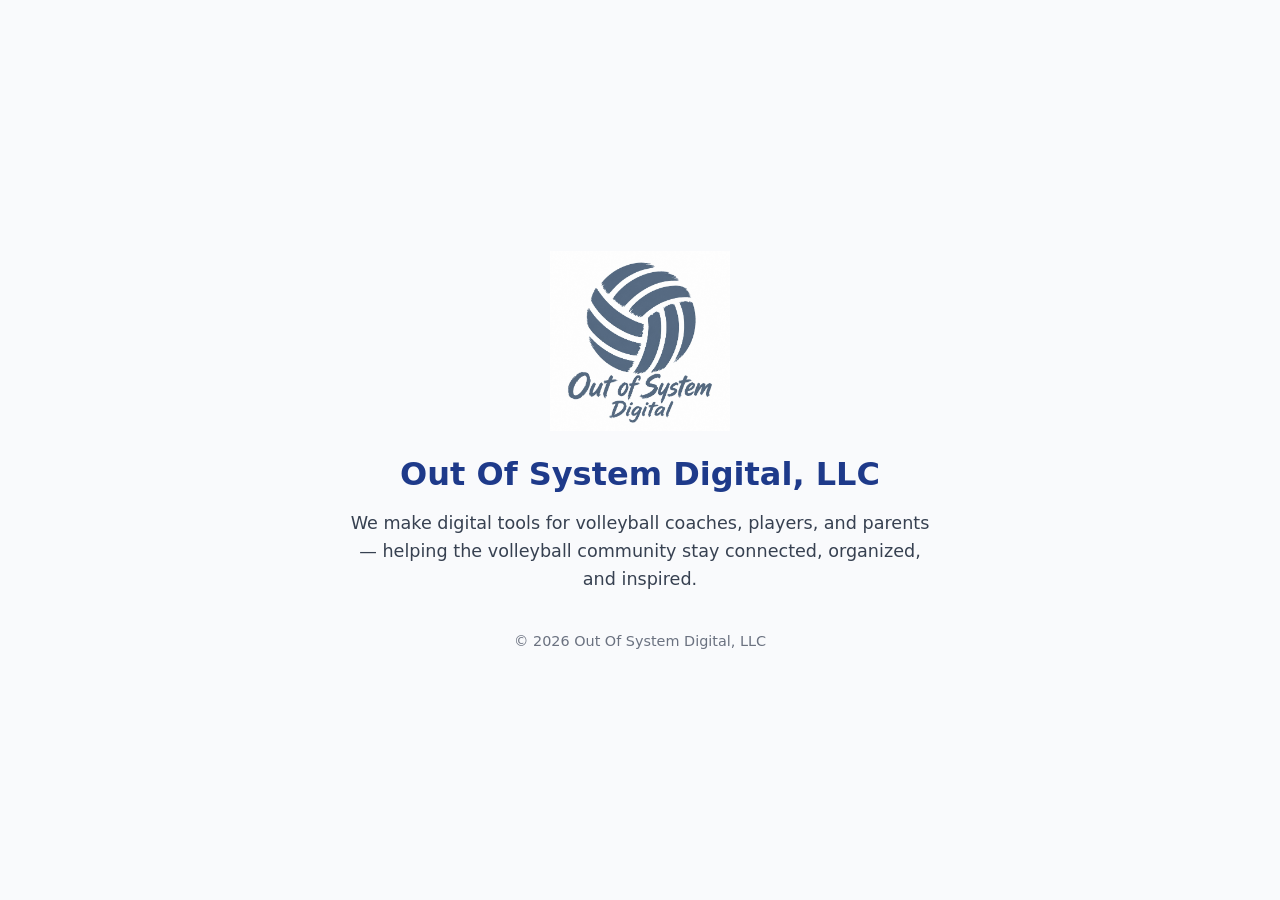
==== index.html @ a1524833 "Rename Index.html to index.html" ====
<!DOCTYPE html>
<html lang="en">
<head>
  <meta charset="UTF-8">
  <title>Out Of System Digital, LLC</title>
  <meta name="viewport" content="width=device-width, initial-scale=1.0">
  <meta name="description" content="Out Of System Digital, LLC creates digital tools for volleyball coaches, players, and parents.">
  <style>
    body {
      margin: 0;
      font-family: system-ui, -apple-system, BlinkMacSystemFont, "Segoe UI", sans-serif;
      background-color: #f9fafc;
      color: #1f2937;
      display: flex;
      flex-direction: column;
      align-items: center;
      justify-content: center;
      min-height: 100vh;
      text-align: center;
    }
    img {
      width: 180px;
      height: auto;
      margin-bottom: 1rem;
    }
    h1 {
      font-size: 2rem;
      margin: 0.5rem 0;
      color: #1e3a8a;
    }
    p {
      max-width: 600px;
      font-size: 1.1rem;
      line-height: 1.6;
      margin: 0.5rem auto;
      color: #374151;
    }
    footer {
      margin-top: 2rem;
      font-size: 0.9rem;
      color: #6b7280;
    }
  </style>
</head>
<body>
  <img src="logo.jpeg" alt="Out Of System Digital logo">
  <h1>Out Of System Digital, LLC</h1>
  <p>We make digital tools for volleyball coaches, players, and parents — helping the volleyball community stay connected, organized, and inspired.</p>
  <footer>&copy; 2026 Out Of System Digital, LLC</footer>
</body>
</html>
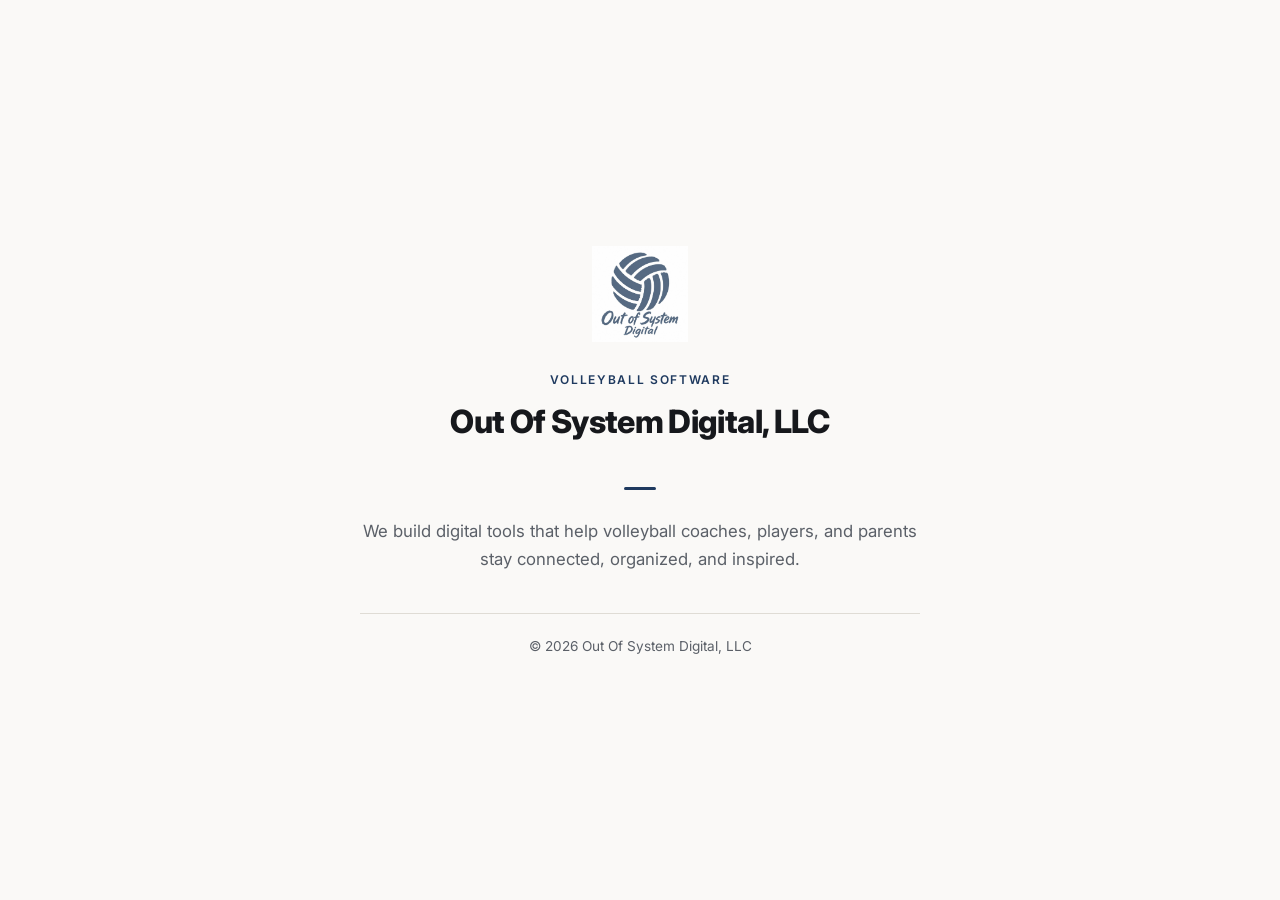
==== commit 064f1d64: "Update index.html" ====
--- a/index.html
+++ b/index.html
@@ -5,47 +5,117 @@
   <title>Out Of System Digital, LLC</title>
   <meta name="viewport" content="width=device-width, initial-scale=1.0">
   <meta name="description" content="Out Of System Digital, LLC creates digital tools for volleyball coaches, players, and parents.">
+  <link rel="preconnect" href="https://fonts.googleapis.com">
+  <link rel="preconnect" href="https://fonts.gstatic.com" crossorigin>
+  <link href="https://fonts.googleapis.com/css2?family=Inter:wght@400;500;600;700;800&display=swap" rel="stylesheet">
   <style>
+    :root {
+      --bg: #faf9f7;
+      --ink: #16181c;
+      --muted: #5b6068;
+      --line: #dfdcd5;
+      --accent: #1f3a5f;
+    }
+
+    * {
+      box-sizing: border-box;
+    }
+
     body {
       margin: 0;
-      font-family: system-ui, -apple-system, BlinkMacSystemFont, "Segoe UI", sans-serif;
-      background-color: #f9fafc;
-      color: #1f2937;
+      font-family: "Inter", system-ui, -apple-system, sans-serif;
+      background-color: var(--bg);
+      color: var(--ink);
       display: flex;
       flex-direction: column;
       align-items: center;
       justify-content: center;
       min-height: 100vh;
       text-align: center;
+      padding: 2rem 1.5rem;
     }
+
+    main {
+      max-width: 560px;
+      display: flex;
+      flex-direction: column;
+      align-items: center;
+    }
+
     img {
-      width: 180px;
+      width: 96px;
       height: auto;
-      margin-bottom: 1rem;
+      margin-bottom: 1.75rem;
     }
+
+    .eyebrow {
+      font-size: 0.75rem;
+      font-weight: 600;
+      letter-spacing: 0.14em;
+      text-transform: uppercase;
+      color: var(--accent);
+      margin: 0 0 0.85rem;
+    }
+
     h1 {
       font-size: 2rem;
-      margin: 0.5rem 0;
-      color: #1e3a8a;
+      font-weight: 800;
+      letter-spacing: -0.02em;
+      line-height: 1.2;
+      margin: 0 0 1.1rem;
+      color: var(--ink);
     }
+
     p {
-      max-width: 600px;
-      font-size: 1.1rem;
-      line-height: 1.6;
-      margin: 0.5rem auto;
-      color: #374151;
+      font-size: 1.05rem;
+      line-height: 1.65;
+      margin: 0;
+      color: var(--muted);
+      font-weight: 400;
     }
+
+    .rule {
+      width: 32px;
+      height: 3px;
+      background: var(--accent);
+      border: none;
+      margin: 1.75rem 0;
+      border-radius: 2px;
+    }
+
     footer {
-      margin-top: 2rem;
-      font-size: 0.9rem;
-      color: #6b7280;
+      margin-top: 2.5rem;
+      padding-top: 1.5rem;
+      border-top: 1px solid var(--line);
+      width: 100%;
+      font-size: 0.85rem;
+      color: var(--muted);
+    }
+
+    a:focus-visible,
+    button:focus-visible {
+      outline: 2px solid var(--accent);
+      outline-offset: 3px;
+    }
+
+    @media (max-width: 480px) {
+      h1 {
+        font-size: 1.6rem;
+      }
+      p {
+        font-size: 1rem;
+      }
     }
   </style>
 </head>
 <body>
-  <img src="logo.jpeg" alt="Out Of System Digital logo">
-  <h1>Out Of System Digital, LLC</h1>
-  <p>We make digital tools for volleyball coaches, players, and parents — helping the volleyball community stay connected, organized, and inspired.</p>
-  <footer>&copy; 2026 Out Of System Digital, LLC</footer>
+  <main>
+    <img src="logo.jpeg" alt="Out Of System Digital logo">
+    <p class="eyebrow">Volleyball software</p>
+    <h1>Out Of System Digital, LLC</h1>
+    <hr class="rule">
+    <p>We build digital tools that help volleyball coaches, players, and parents stay connected, organized, and inspired.</p>
+    <footer>&copy; 2026 Out Of System Digital, LLC</footer>
+  </main>
 </body>
 </html>
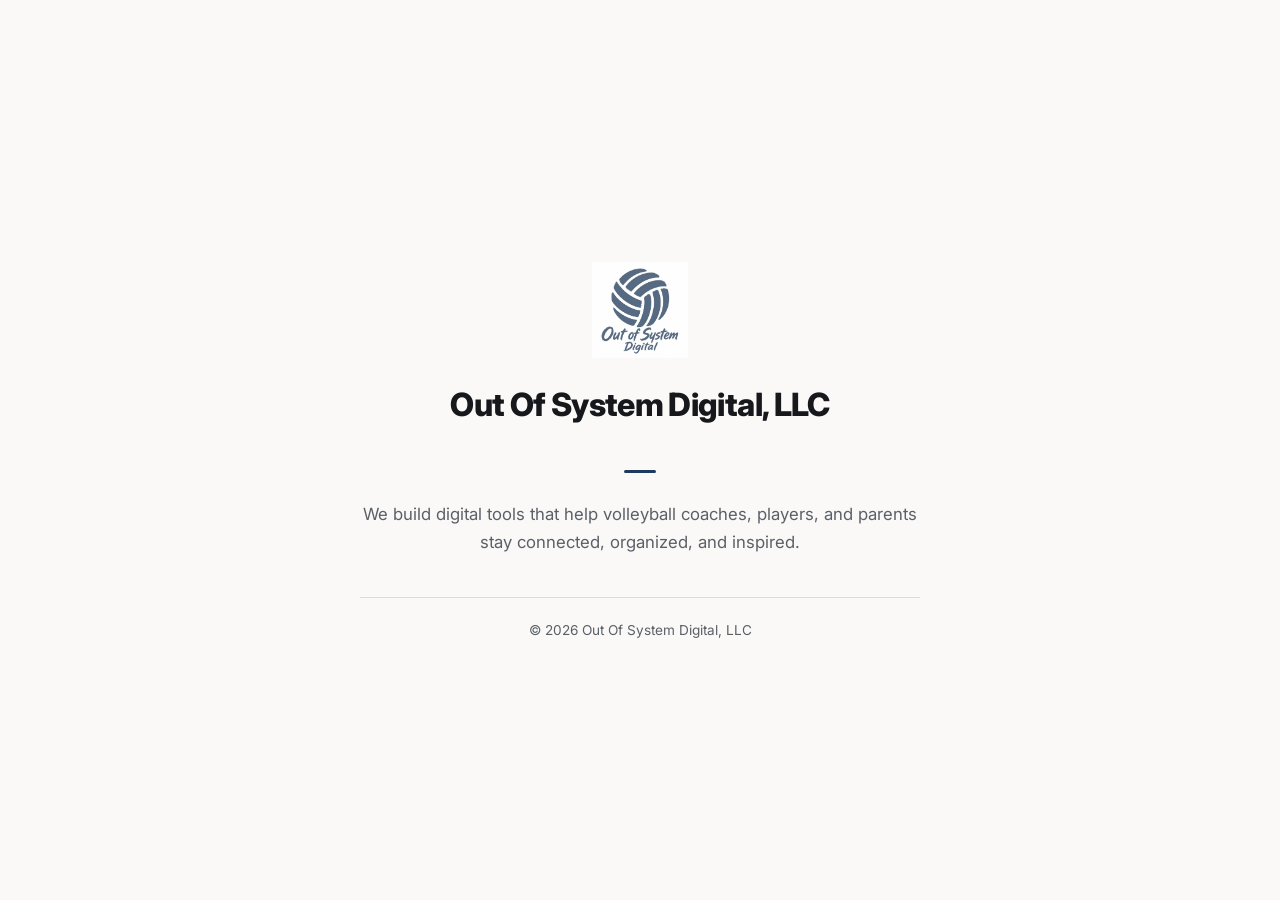
==== commit bf46c422: "Update index.html" ====
--- a/index.html
+++ b/index.html
@@ -46,15 +46,6 @@
       width: 96px;
       height: auto;
       margin-bottom: 1.75rem;
-    }
-
-    .eyebrow {
-      font-size: 0.75rem;
-      font-weight: 600;
-      letter-spacing: 0.14em;
-      text-transform: uppercase;
-      color: var(--accent);
-      margin: 0 0 0.85rem;
     }
 
     h1 {
@@ -111,7 +102,6 @@
 <body>
   <main>
     <img src="logo.jpeg" alt="Out Of System Digital logo">
-    <p class="eyebrow">Volleyball software</p>
     <h1>Out Of System Digital, LLC</h1>
     <hr class="rule">
     <p>We build digital tools that help volleyball coaches, players, and parents stay connected, organized, and inspired.</p>
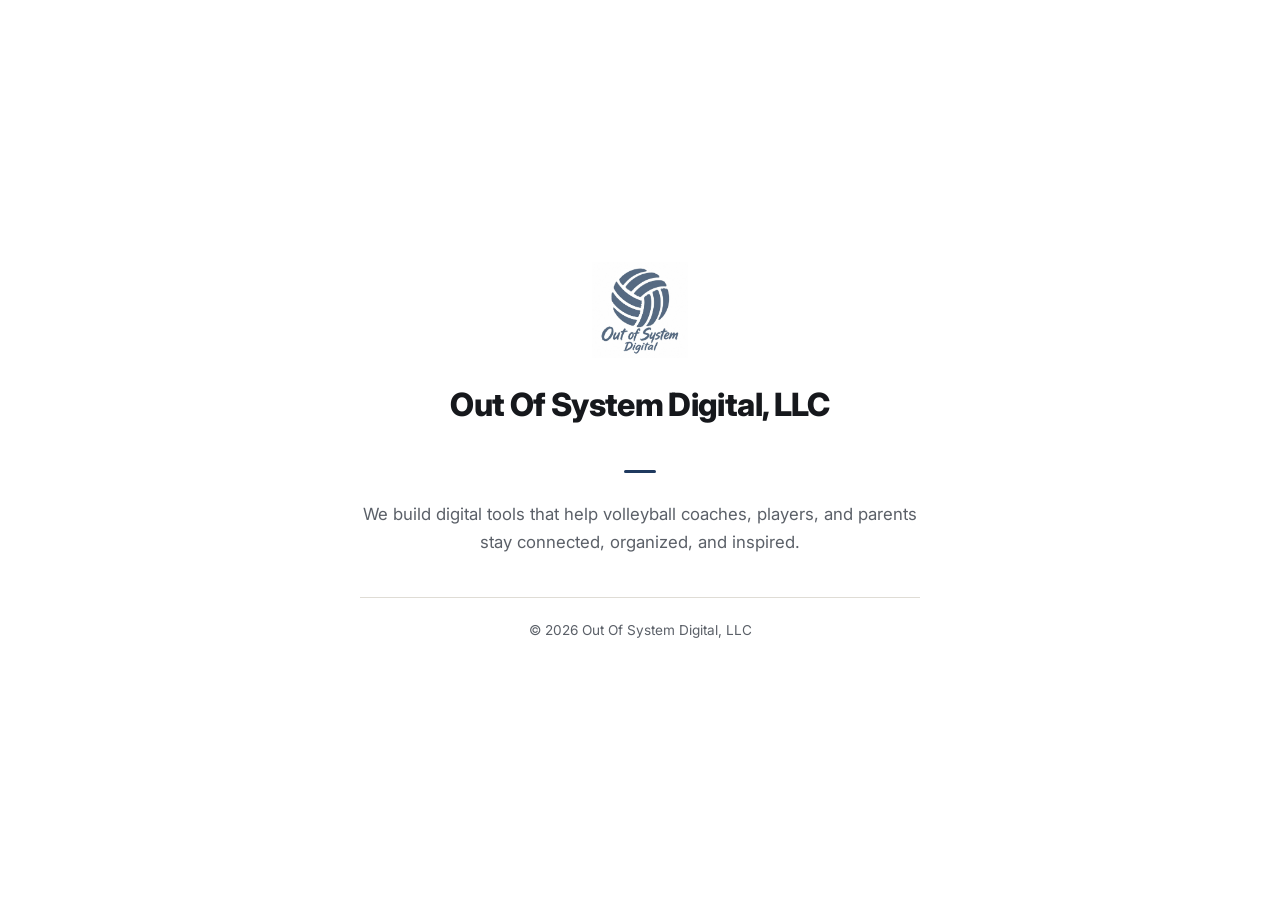
==== commit 8ec04f88: "Update index.html to have completely white background" ====
--- a/index.html
+++ b/index.html
@@ -10,7 +10,7 @@
   <link href="https://fonts.googleapis.com/css2?family=Inter:wght@400;500;600;700;800&display=swap" rel="stylesheet">
   <style>
     :root {
-      --bg: #faf9f7;
+      --bg: #ffffff;
       --ink: #16181c;
       --muted: #5b6068;
       --line: #dfdcd5;
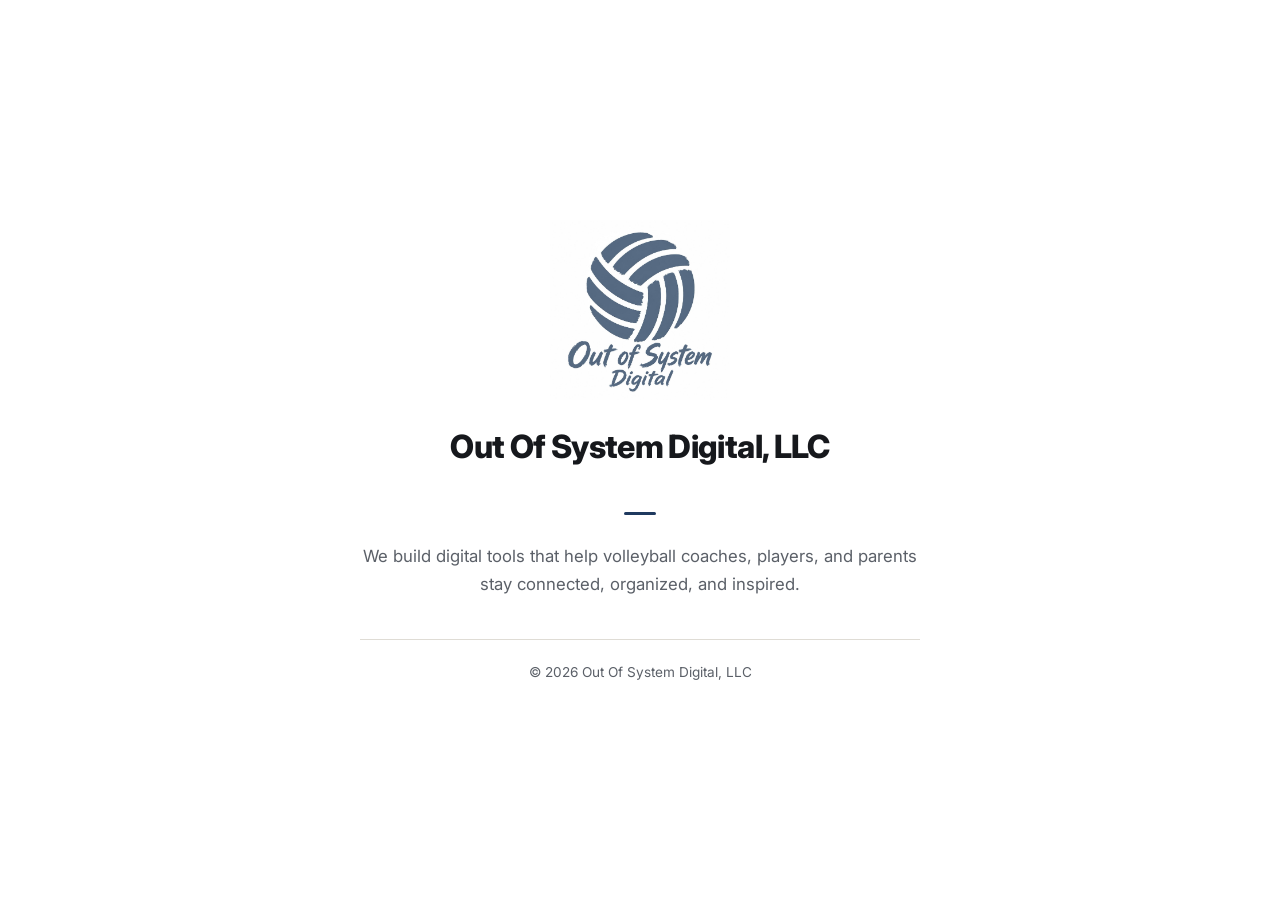
==== commit d24252ec: "Update index.html" ====
--- a/index.html
+++ b/index.html
@@ -43,7 +43,7 @@
     }
 
     img {
-      width: 96px;
+      width: 180px;
       height: auto;
       margin-bottom: 1.75rem;
     }
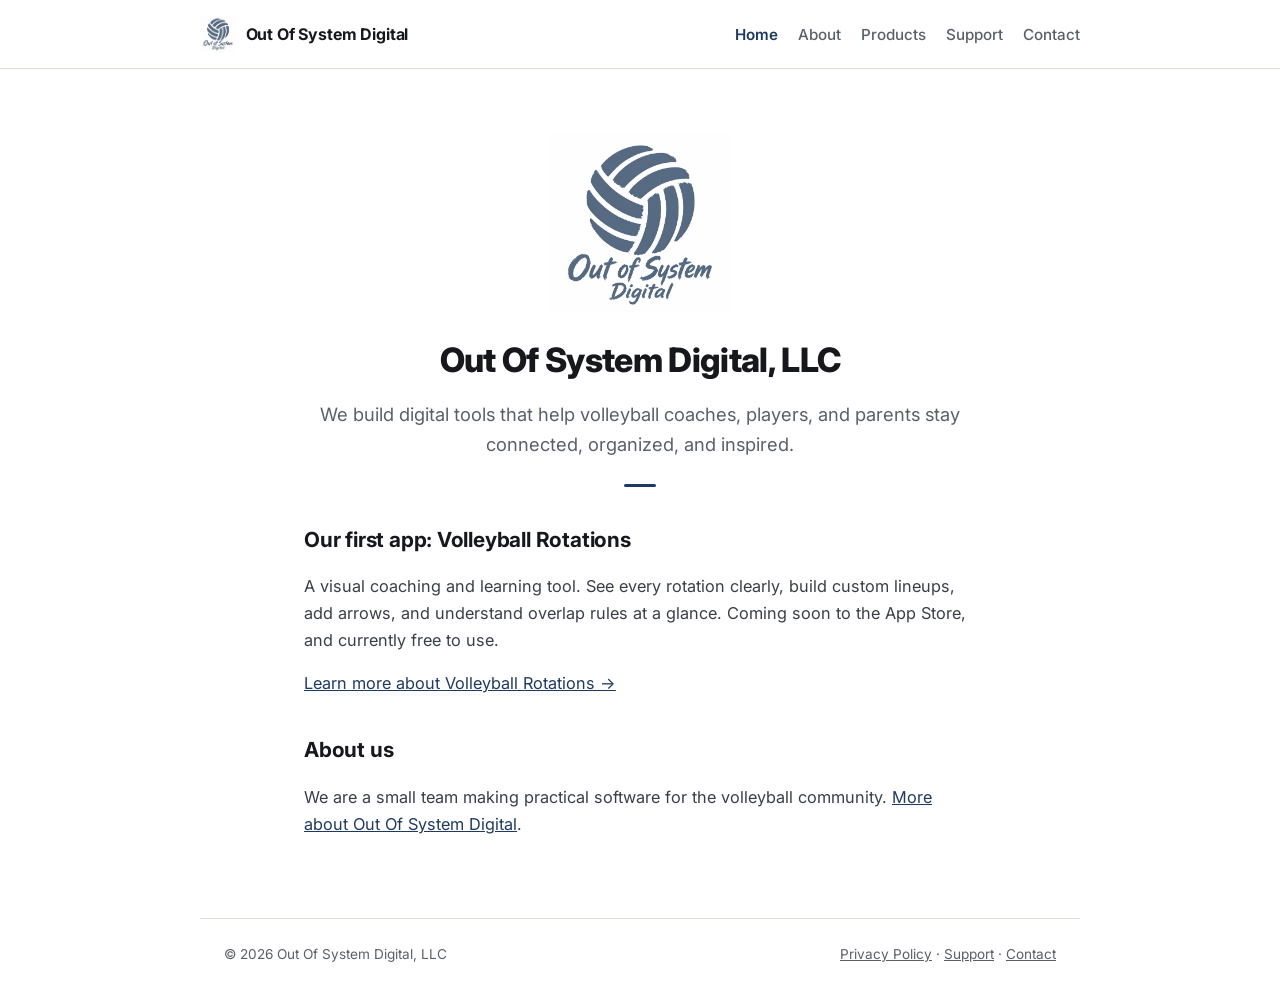
==== commit 9e2c314a: "Expanded info for apple dev program" ====
--- a/index.html
+++ b/index.html
@@ -1,111 +1,48 @@
-<!DOCTYPE html>
-<html lang="en">
-<head>
-  <meta charset="UTF-8">
-  <title>Out Of System Digital, LLC</title>
-  <meta name="viewport" content="width=device-width, initial-scale=1.0">
-  <meta name="description" content="Out Of System Digital, LLC creates digital tools for volleyball coaches, players, and parents.">
-  <link rel="preconnect" href="https://fonts.googleapis.com">
-  <link rel="preconnect" href="https://fonts.gstatic.com" crossorigin>
-  <link href="https://fonts.googleapis.com/css2?family=Inter:wght@400;500;600;700;800&display=swap" rel="stylesheet">
-  <style>
-    :root {
-      --bg: #ffffff;
-      --ink: #16181c;
-      --muted: #5b6068;
-      --line: #dfdcd5;
-      --accent: #1f3a5f;
-    }
-
-    * {
-      box-sizing: border-box;
-    }
-
-    body {
-      margin: 0;
-      font-family: "Inter", system-ui, -apple-system, sans-serif;
-      background-color: var(--bg);
-      color: var(--ink);
-      display: flex;
-      flex-direction: column;
-      align-items: center;
-      justify-content: center;
-      min-height: 100vh;
-      text-align: center;
-      padding: 2rem 1.5rem;
-    }
-
-    main {
-      max-width: 560px;
-      display: flex;
-      flex-direction: column;
-      align-items: center;
-    }
-
-    img {
-      width: 180px;
-      height: auto;
-      margin-bottom: 1.75rem;
-    }
-
-    h1 {
-      font-size: 2rem;
-      font-weight: 800;
-      letter-spacing: -0.02em;
-      line-height: 1.2;
-      margin: 0 0 1.1rem;
-      color: var(--ink);
-    }
-
-    p {
-      font-size: 1.05rem;
-      line-height: 1.65;
-      margin: 0;
-      color: var(--muted);
-      font-weight: 400;
-    }
-
-    .rule {
-      width: 32px;
-      height: 3px;
-      background: var(--accent);
-      border: none;
-      margin: 1.75rem 0;
-      border-radius: 2px;
-    }
-
-    footer {
-      margin-top: 2.5rem;
-      padding-top: 1.5rem;
-      border-top: 1px solid var(--line);
-      width: 100%;
-      font-size: 0.85rem;
-      color: var(--muted);
-    }
-
-    a:focus-visible,
-    button:focus-visible {
-      outline: 2px solid var(--accent);
-      outline-offset: 3px;
-    }
-
-    @media (max-width: 480px) {
-      h1 {
-        font-size: 1.6rem;
-      }
-      p {
-        font-size: 1rem;
-      }
-    }
-  </style>
-</head>
-<body>
-  <main>
-    <img src="logo.jpeg" alt="Out Of System Digital logo">
-    <h1>Out Of System Digital, LLC</h1>
-    <hr class="rule">
-    <p>We build digital tools that help volleyball coaches, players, and parents stay connected, organized, and inspired.</p>
-    <footer>&copy; 2026 Out Of System Digital, LLC</footer>
-  </main>
-</body>
-</html>
+<!DOCTYPE html>
+<html lang="en">
+<head>
+  <meta charset="UTF-8">
+  <title>Out Of System Digital, LLC</title>
+  <meta name="viewport" content="width=device-width, initial-scale=1.0">
+  <meta name="description" content="Out Of System Digital, LLC creates digital tools for volleyball coaches, players, and parents.">
+  <link rel="preconnect" href="https://fonts.googleapis.com">
+  <link rel="preconnect" href="https://fonts.gstatic.com" crossorigin>
+  <link href="https://fonts.googleapis.com/css2?family=Inter:wght@400;500;600;700;800&display=swap" rel="stylesheet">
+  <link rel="stylesheet" href="styles.css">
+</head>
+<body>
+  <header class="site-header">
+    <div class="inner">
+      <a class="brand" href="index.html"><img src="logo.jpeg" alt="">Out Of System Digital</a>
+      <nav aria-label="Main">
+        <ul>
+          <li><a href="index.html" aria-current="page">Home</a></li>
+          <li><a href="about.html">About</a></li>
+          <li><a href="products.html">Products</a></li>
+          <li><a href="support.html">Support</a></li>
+          <li><a href="contact.html">Contact</a></li>
+        </ul>
+      </nav>
+    </div>
+  </header>
+  <main class="page">
+    <div style="text-align:center">
+      <img src="logo.jpeg" alt="Out Of System Digital logo" width="180" style="max-width:180px;height:auto;margin:1rem 0 1.25rem">
+      <h1>Out Of System Digital, LLC</h1>
+      <p class="lede">We build digital tools that help volleyball coaches, players, and parents stay connected, organized, and inspired.</p>
+    </div>
+    <hr class="rule" style="margin-left:auto;margin-right:auto">
+
+    <h2>Our first app: Volleyball Rotations</h2>
+    <p>A visual coaching and learning tool. See every rotation clearly, build custom lineups, add arrows, and understand overlap rules at a glance. Coming soon to the App Store, and currently free to use.</p>
+    <p><a href="products.html">Learn more about Volleyball Rotations &rarr;</a></p>
+
+    <h2>About us</h2>
+    <p>We are a small team making practical software for the volleyball community. <a href="about.html">More about Out Of System Digital</a>.</p>
+  </main>
+  <footer class="site-footer">
+    <span>&copy; 2026 Out Of System Digital, LLC</span>
+    <span><a href="privacy.html">Privacy Policy</a> &middot; <a href="support.html">Support</a> &middot; <a href="contact.html">Contact</a></span>
+  </footer>
+</body>
+</html>
--- a/styles.css
+++ b/styles.css
@@ -0,0 +1,179 @@
+:root {
+  --bg: #ffffff;
+  --ink: #16181c;
+  --muted: #5b6068;
+  --line: #dfdcd5;
+  --accent: #1f3a5f;
+  --soft: #f5f6f8;
+}
+
+* { box-sizing: border-box; }
+
+html { scroll-behavior: smooth; }
+
+body {
+  margin: 0;
+  font-family: "Inter", system-ui, -apple-system, sans-serif;
+  background: var(--bg);
+  color: var(--ink);
+  line-height: 1.65;
+}
+
+a { color: var(--accent); }
+a:focus-visible, button:focus-visible {
+  outline: 2px solid var(--accent);
+  outline-offset: 3px;
+}
+
+.site-header {
+  border-bottom: 1px solid var(--line);
+  padding: 1rem 1.5rem;
+}
+
+.site-header .inner {
+  max-width: 880px;
+  margin: 0 auto;
+  display: flex;
+  align-items: center;
+  justify-content: space-between;
+  gap: 1rem;
+  flex-wrap: wrap;
+}
+
+.brand {
+  display: flex;
+  align-items: center;
+  gap: 0.6rem;
+  font-weight: 700;
+  color: var(--ink);
+  text-decoration: none;
+  letter-spacing: -0.01em;
+}
+
+.brand img { width: 36px; height: 36px; object-fit: contain; }
+
+nav ul {
+  list-style: none;
+  margin: 0;
+  padding: 0;
+  display: flex;
+  gap: 1.25rem;
+  flex-wrap: wrap;
+}
+
+nav a {
+  color: var(--muted);
+  text-decoration: none;
+  font-size: 0.95rem;
+  font-weight: 500;
+}
+
+nav a:hover, nav a[aria-current="page"] { color: var(--accent); }
+nav a[aria-current="page"] { font-weight: 600; }
+
+main.page {
+  max-width: 720px;
+  margin: 0 auto;
+  padding: 3rem 1.5rem 2rem;
+}
+
+main.page h1 {
+  font-size: 2.1rem;
+  font-weight: 800;
+  letter-spacing: -0.02em;
+  line-height: 1.2;
+  margin: 0 0 0.5rem;
+}
+
+main.page h2 {
+  font-size: 1.3rem;
+  font-weight: 700;
+  margin: 2.25rem 0 0.5rem;
+  letter-spacing: -0.01em;
+}
+
+main.page h3 { font-size: 1.05rem; margin: 1.5rem 0 0.25rem; }
+
+main.page p, main.page li { color: #3a3f47; font-size: 1.02rem; }
+main.page ul { padding-left: 1.25rem; }
+main.page li { margin: 0.35rem 0; }
+
+.lede { font-size: 1.15rem !important; color: var(--muted) !important; margin-bottom: 0; }
+.meta { color: var(--muted) !important; font-size: 0.9rem !important; }
+
+.rule {
+  width: 32px;
+  height: 3px;
+  background: var(--accent);
+  border: none;
+  margin: 1.5rem 0;
+  border-radius: 2px;
+}
+
+.card {
+  background: var(--soft);
+  border: 1px solid var(--line);
+  border-radius: 12px;
+  padding: 1.25rem 1.5rem;
+  margin: 1.5rem 0;
+}
+
+.card p { margin: 0.25rem 0; }
+
+.shots {
+  display: flex;
+  gap: 1.25rem;
+  flex-wrap: wrap;
+  align-items: flex-start;
+  margin: 1.5rem 0;
+}
+
+.shots figure { margin: 0; flex: 0 1 auto; }
+
+.shots img {
+  display: block;
+  max-width: 100%;
+  height: auto;
+  border: 1px solid var(--line);
+  border-radius: 12px;
+}
+
+.shots figcaption {
+  font-size: 0.85rem;
+  color: var(--muted);
+  margin-top: 0.4rem;
+  max-width: 300px;
+}
+
+.badge {
+  display: inline-block;
+  font-size: 0.75rem;
+  font-weight: 600;
+  letter-spacing: 0.04em;
+  text-transform: uppercase;
+  color: var(--accent);
+  border: 1px solid var(--accent);
+  border-radius: 999px;
+  padding: 0.15rem 0.6rem;
+  vertical-align: middle;
+  margin-left: 0.5rem;
+}
+
+.site-footer {
+  max-width: 880px;
+  margin: 2rem auto 0;
+  padding: 1.5rem;
+  border-top: 1px solid var(--line);
+  font-size: 0.85rem;
+  color: var(--muted);
+  display: flex;
+  justify-content: space-between;
+  gap: 1rem;
+  flex-wrap: wrap;
+}
+
+.site-footer a { color: var(--muted); }
+
+@media (max-width: 480px) {
+  main.page h1 { font-size: 1.7rem; }
+}
